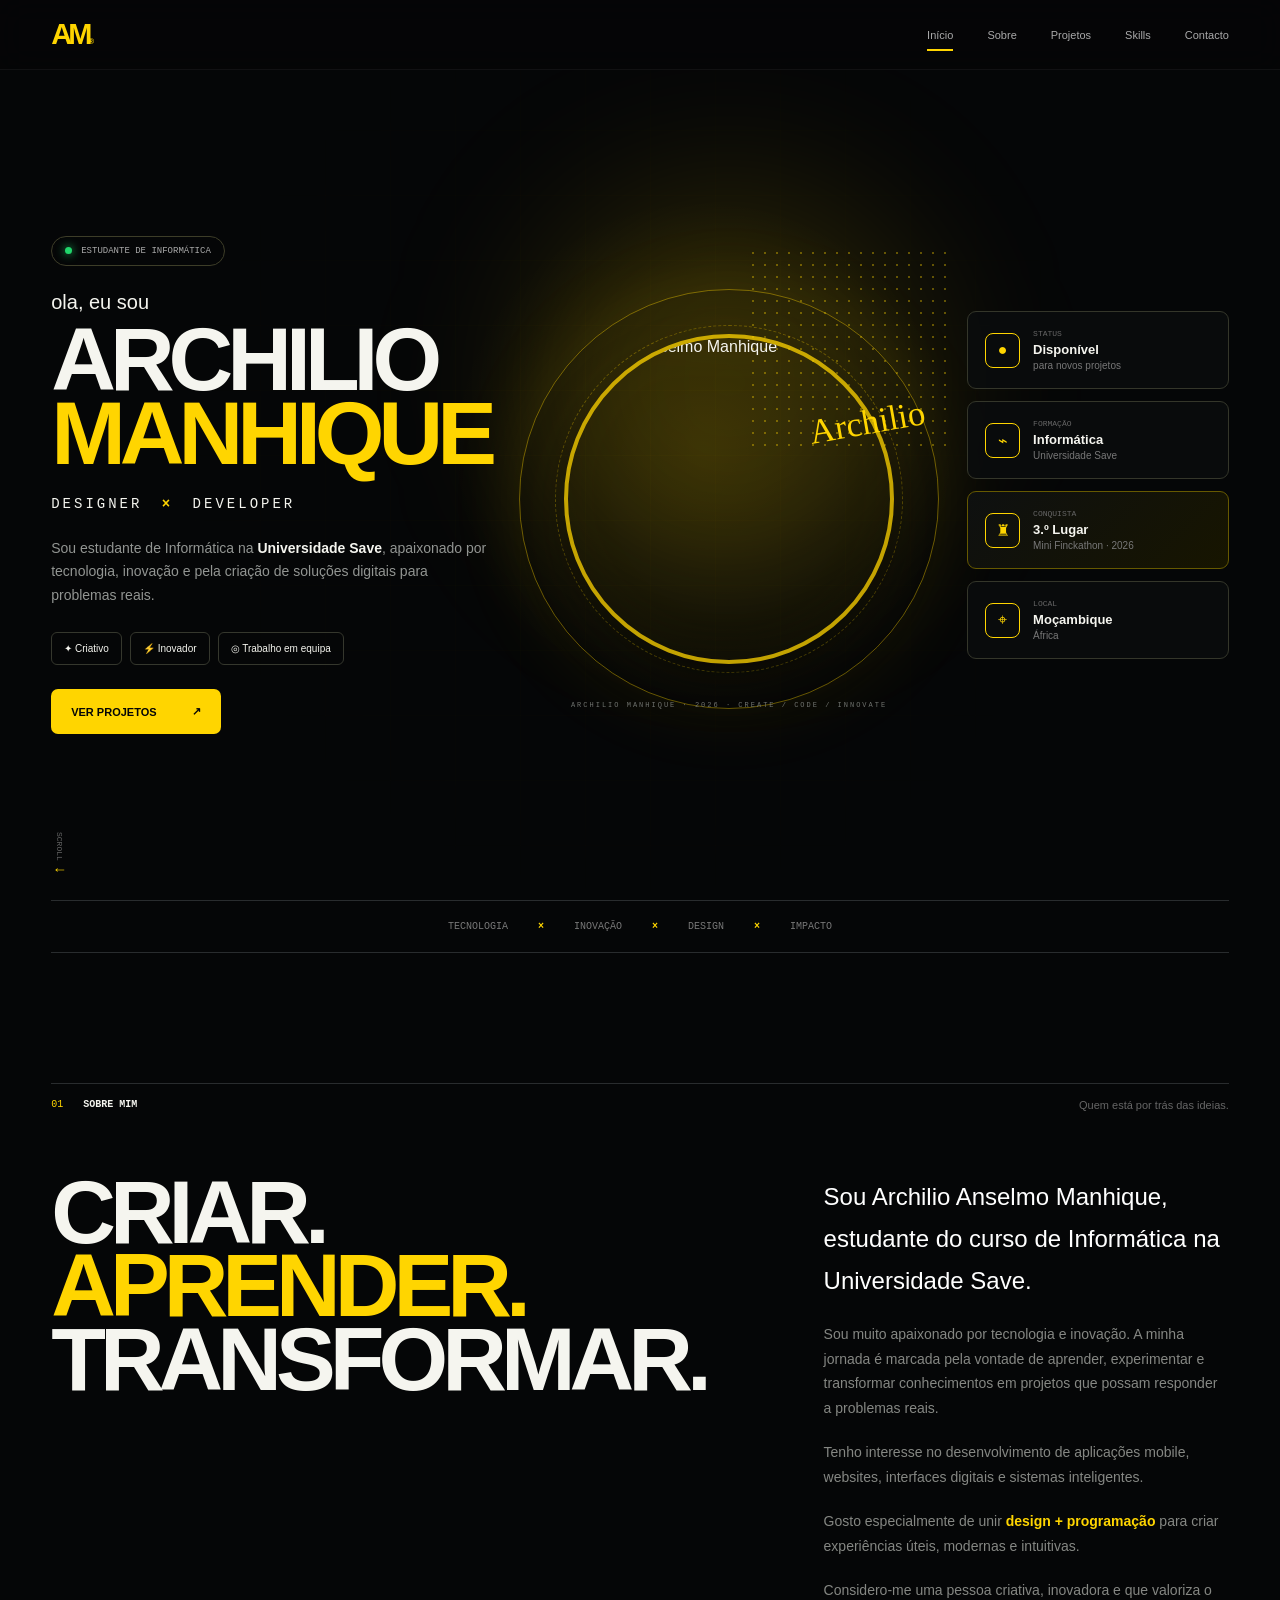
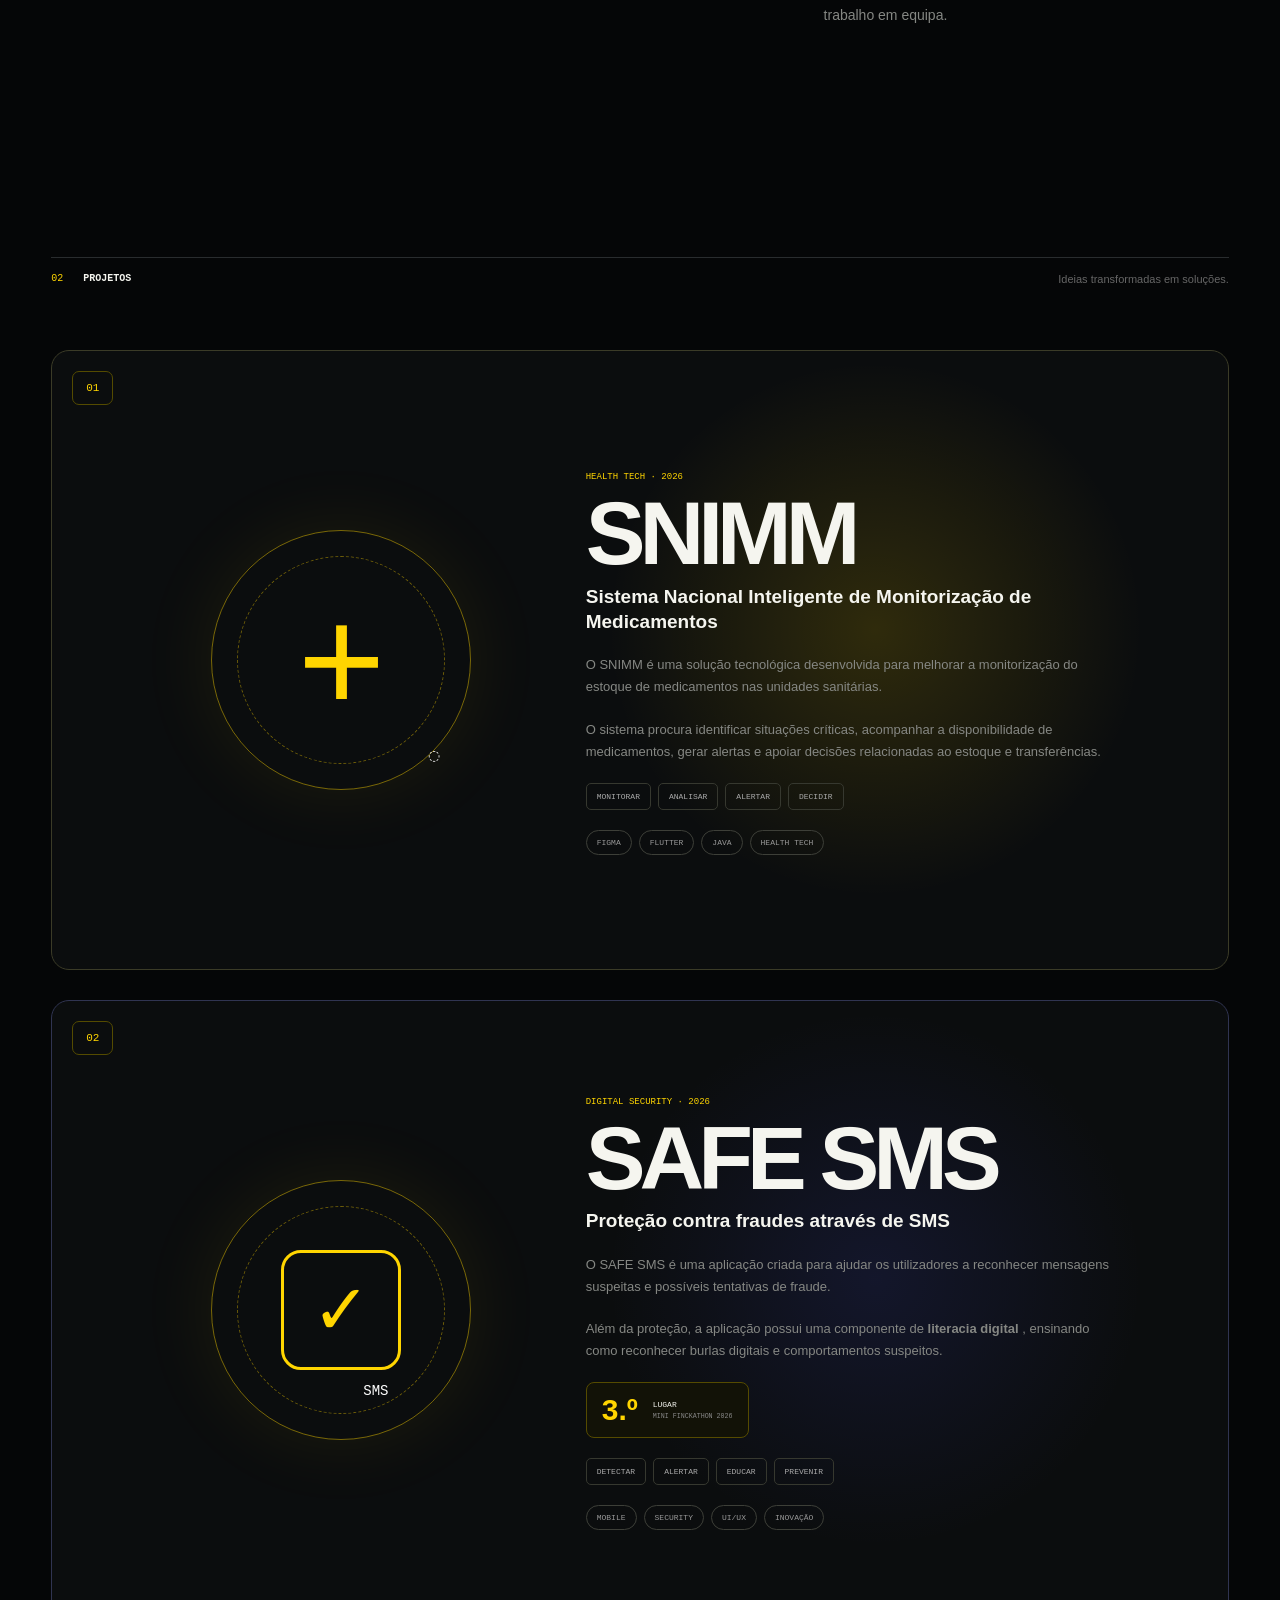
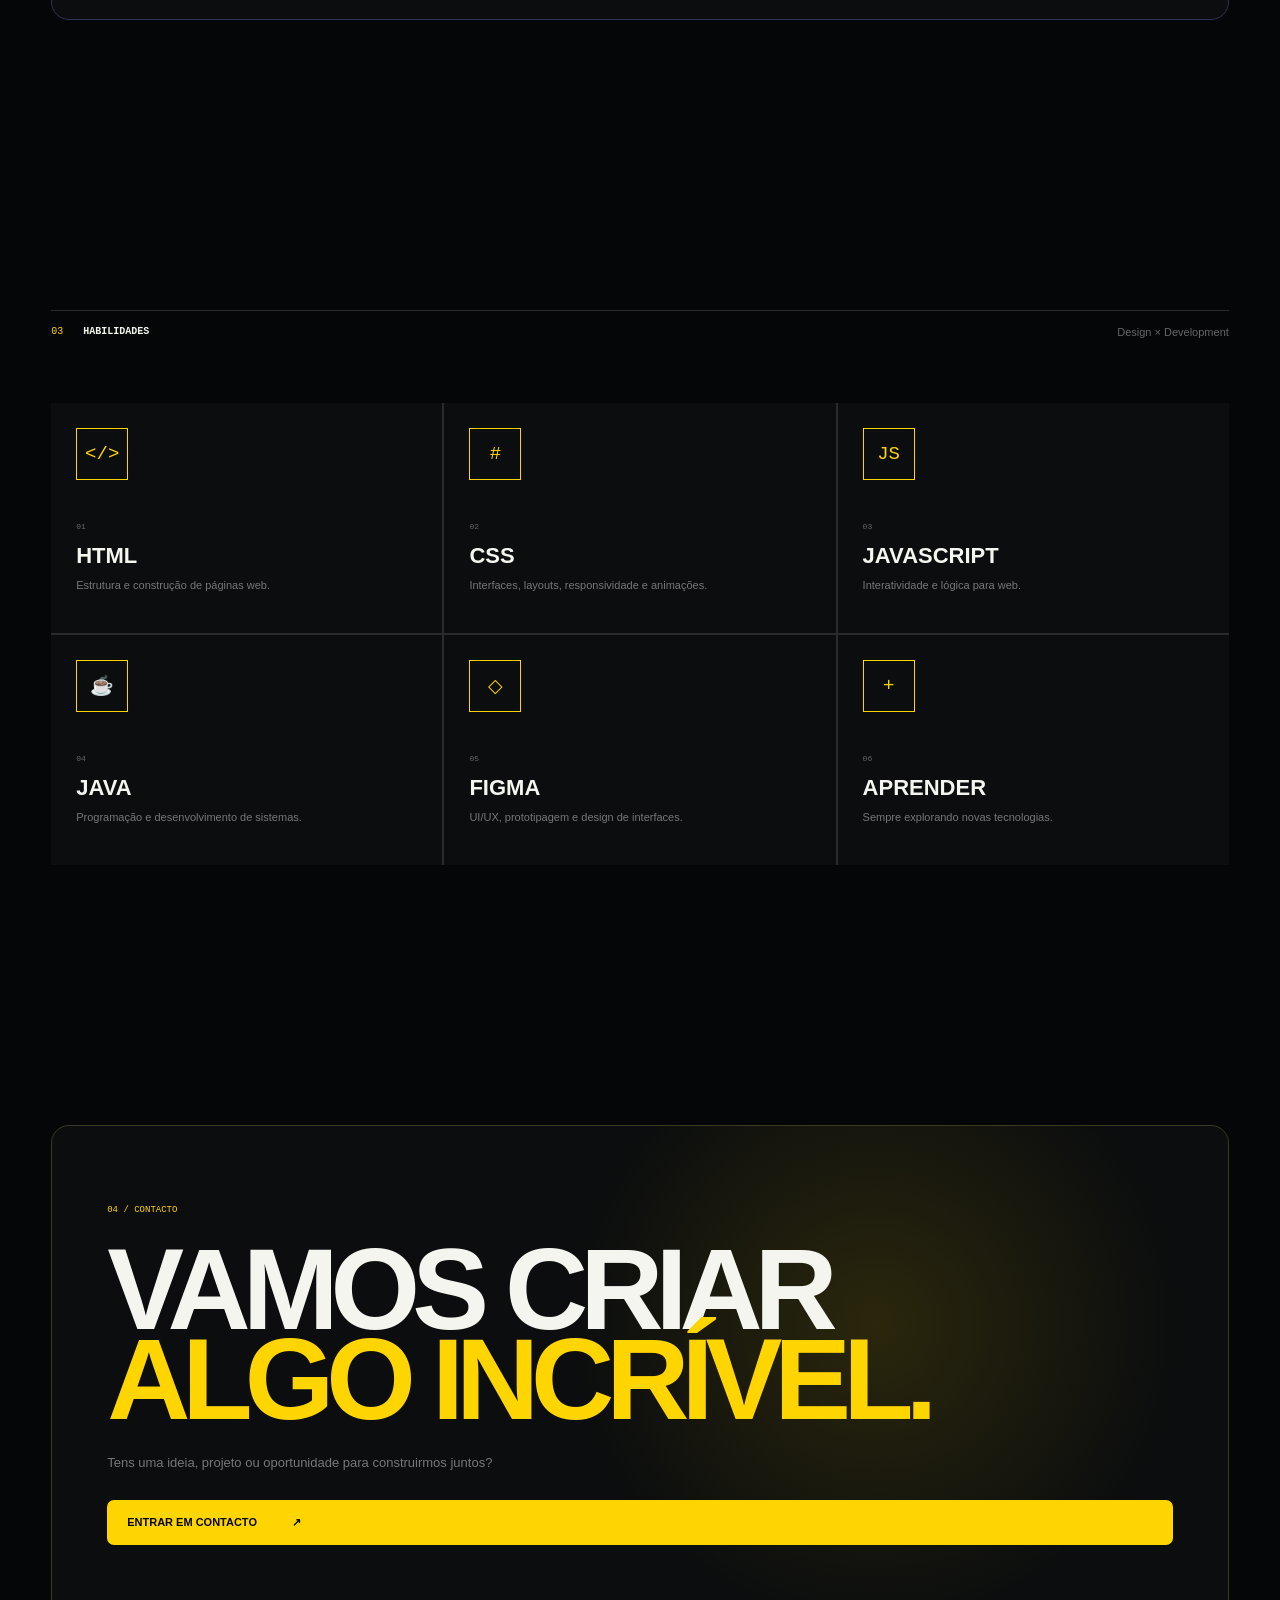
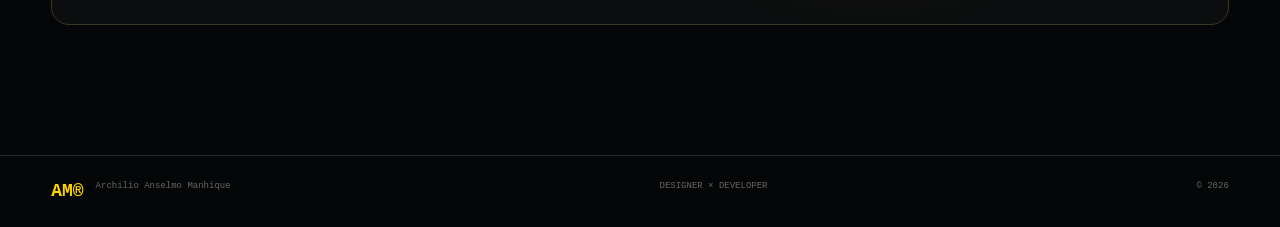
==== index.html @ 1778fd62 "Rename meu_portifolio/index.html to index.html" ====
<!DOCTYPE html>
<html lang="pt">

<head>
    <meta charset="UTF-8">
    <meta name="viewport" content="width=device-width, initial-scale=1.0">

    <meta name="description"
        content="Portfólio de Archilio Anselmo Manhique — Designer, Developer e estudante de Informática.">

    <title>Archilio Manhique | Designer × Developer</title>

    <link rel="stylesheet" href="meu_portifolio/CSS/style.css">
</head>

<body>

    <!-- ================= LOADER ================= -->

    <div class="loader" id="loader">

        <div class="loader-logo">
            AM<span>®</span>
        </div>

        <div class="loader-line">
            <div id="loaderBar"></div>
        </div>

        <p>
            CRIATIVIDADE / CÓDIGO / IMPACTO
        </p>

    </div>


    <!-- ================= NAVBAR ================= -->

    <header class="navbar">

        <a href="#inicio" class="logo">
            AM<span>®</span>
        </a>

        <nav id="desktopNav">

            <a href="#inicio" class="active">
                Início
            </a>

            <a href="#sobre">
                Sobre
            </a>

            <a href="#projetos">
                Projetos
            </a>

            <a href="#habilidades">
                Skills
            </a>

            <a href="#contacto">
                Contacto
            </a>

        </nav>


        <!-- MENU MOBILE -->

        <button class="menu-button" id="menuButton">

            <span></span>
            <span></span>

        </button>

    </header>


    <!-- ================= MENU MOBILE ================= -->

    <div class="mobile-menu" id="mobileMenu">

        <button id="closeMenu">
            FECHAR ×
        </button>

        <a href="#inicio">
            01 / Início
        </a>

        <a href="#sobre">
            02 / Sobre mim
        </a>

        <a href="#projetos">
            03 / Projetos
        </a>

        <a href="#habilidades">
            04 / Habilidades
        </a>

        <a href="#contacto">
            05 / Contacto
        </a>

    </div>



    <main>

        <!-- ================= HERO ================= -->

        <section class="hero" id="inicio">

            <div class="grid-background"></div>


            <!-- TEXTO -->

            <div class="hero-content reveal">

                <div class="status">

                    <span></span>

                    ESTUDANTE DE INFORMÁTICA

                </div>


                <p class="hello">
                    ola, eu sou 
                </p>


                <h1>

                    ARCHILIO

                    <strong>
                        MANHIQUE
                    </strong>

                </h1>


                <div class="profession">

                    DESIGNER

                    <b>×</b>

                    DEVELOPER

                </div>


                <p class="hero-description">

                    Sou estudante de Informática na
                    <strong>Universidade Save</strong>,
                    apaixonado por tecnologia, inovação
                    e pela criação de soluções digitais
                    para problemas reais.

                </p>


                <div class="qualities">

                    <span>
                        ✦ Criativo
                    </span>

                    <span>
                        ⚡ Inovador
                    </span>

                    <span>
                        ◎ Trabalho em equipa
                    </span>

                </div>


                <a href="#projetos" class="main-button">

                    VER PROJETOS

                    <b>↗</b>

                </a>

            </div>



            <!-- FOTO -->

            <div class="photo-area reveal">

                <div class="photo-glow"></div>

                <div class="photo-circle"></div>

                <div class="photo-dots"></div>


                <img
                    src="imagem/perfil.jpeg"
                    alt="Archilio Anselmo Manhique"
                    class="profile-photo"
                >


                <div class="signature">
                    Archilio
                </div>


                <div class="photo-text">

                    ARCHILIO MANHIQUE · 2026 ·
                    CREATE / CODE / INNOVATE

                </div>

            </div>



            <!-- INFORMAÇÕES -->

            <div class="hero-info reveal">

                <div class="info-card">

                    <div class="info-icon">
                        ●
                    </div>

                    <div>

                        <small>
                            STATUS
                        </small>

                        <strong>
                            Disponível
                        </strong>

                        <p>
                            para novos projetos
                        </p>

                    </div>

                </div>



                <div class="info-card">

                    <div class="info-icon">
                        ⌁
                    </div>

                    <div>

                        <small>
                            FORMAÇÃO
                        </small>

                        <strong>
                            Informática
                        </strong>

                        <p>
                            Universidade Save
                        </p>

                    </div>

                </div>



                <div class="info-card featured">

                    <div class="info-icon">
                        ♜
                    </div>

                    <div>

                        <small>
                            CONQUISTA
                        </small>

                        <strong>
                            3.º Lugar
                        </strong>

                        <p>
                            Mini Finckathon · 2026
                        </p>

                    </div>

                </div>



                <div class="info-card">

                    <div class="info-icon">
                        ⌖
                    </div>

                    <div>

                        <small>
                            LOCAL
                        </small>

                        <strong>
                            Moçambique
                        </strong>

                        <p>
                            África
                        </p>

                    </div>

                </div>

            </div>


            <div class="scroll-indicator">

                SCROLL

                <b>↓</b>

            </div>

        </section>



        <!-- ================= FRASE ================= -->

        <section class="moving-text">

            <span>TECNOLOGIA</span>

            <b>×</b>

            <span>INOVAÇÃO</span>

            <b>×</b>

            <span>DESIGN</span>

            <b>×</b>

            <span>IMPACTO</span>

        </section>



        <!-- ================= SOBRE ================= -->

        <section class="section" id="sobre">

            <div class="section-title">

                <div>

                    <span>01</span>

                    <strong>
                        SOBRE MIM
                    </strong>

                </div>

                <p>
                    Quem está por trás das ideias.
                </p>

            </div>


            <div class="about-container reveal">

                <div class="about-heading">

                    <h2>

                        CRIAR.

                        <span>
                            APRENDER.
                        </span>

                        TRANSFORMAR.

                    </h2>

                </div>


                <div class="about-text">

                    <p class="large-text">

                        Sou Archilio Anselmo Manhique,
                        estudante do curso de Informática
                        na Universidade Save.

                    </p>


                    <p>

                        Sou muito apaixonado por tecnologia
                        e inovação. A minha jornada é marcada
                        pela vontade de aprender, experimentar
                        e transformar conhecimentos em projetos
                        que possam responder a problemas reais.

                    </p>


                    <p>

                        Tenho interesse no desenvolvimento
                        de aplicações mobile, websites,
                        interfaces digitais e sistemas
                        inteligentes.

                    </p>


                    <p>

                        Gosto especialmente de unir

                        <strong>
                            design + programação
                        </strong>

                        para criar experiências úteis,
                        modernas e intuitivas.

                    </p>


                    <p>

                        Considero-me uma pessoa criativa,
                        inovadora e que valoriza o trabalho
                        em equipa.

                    </p>

                </div>

            </div>

        </section>



        <!-- ================= PROJETOS ================= -->

        <section class="section projects-section" id="projetos">

            <div class="section-title">

                <div>

                    <span>02</span>

                    <strong>
                        PROJETOS
                    </strong>

                </div>

                <p>
                    Ideias transformadas em soluções.
                </p>

            </div>



            <!-- SNIMM -->

            <article class="project-card snimm reveal">

                <div class="project-number">
                    01
                </div>


                <div class="project-visual">

                    <div class="project-icon snimm-icon">

                        <span>
                            +
                        </span>

                        <i>
                            ◌
                        </i>

                    </div>

                </div>


                <div class="project-information">

                    <small>
                        HEALTH TECH · 2026
                    </small>


                    <h2>
                        SNIMM
                    </h2>


                    <h3>

                        Sistema Nacional Inteligente
                        de Monitorização de Medicamentos

                    </h3>


                    <p>

                        O SNIMM é uma solução tecnológica
                        desenvolvida para melhorar a
                        monitorização do estoque de
                        medicamentos nas unidades sanitárias.

                    </p>


                    <p>

                        O sistema procura identificar
                        situações críticas, acompanhar
                        a disponibilidade de medicamentos,
                        gerar alertas e apoiar decisões
                        relacionadas ao estoque e
                        transferências.

                    </p>


                    <div class="process">

                        <span>
                            MONITORAR
                        </span>

                        <span>
                            ANALISAR
                        </span>

                        <span>
                            ALERTAR
                        </span>

                        <span>
                            DECIDIR
                        </span>

                    </div>


                    <div class="technology-tags">

                        <span>
                            FIGMA
                        </span>

                        <span>
                            FLUTTER
                        </span>

                        <span>
                            JAVA
                        </span>

                        <span>
                            HEALTH TECH
                        </span>

                    </div>

                </div>

            </article>



            <!-- SAFE SMS -->

            <article class="project-card safe reveal">

                <div class="project-number">
                    02
                </div>


                <div class="project-visual">

                    <div class="project-icon safe-icon">

                        <span>
                            ✓
                        </span>

                        <i>
                            SMS
                        </i>

                    </div>

                </div>


                <div class="project-information">

                    <small>
                        DIGITAL SECURITY · 2026
                    </small>


                    <h2>
                        SAFE SMS
                    </h2>


                    <h3>

                        Proteção contra fraudes
                        através de SMS

                    </h3>


                    <p>

                        O SAFE SMS é uma aplicação criada
                        para ajudar os utilizadores a
                        reconhecer mensagens suspeitas
                        e possíveis tentativas de fraude.

                    </p>


                    <p>

                        Além da proteção, a aplicação
                        possui uma componente de
                        <strong>
                            literacia digital
                        </strong>,
                        ensinando como reconhecer
                        burlas digitais e comportamentos
                        suspeitos.

                    </p>


                    <div class="achievement">

                        <strong>
                            3.º
                        </strong>

                        <span>

                            LUGAR

                            <small>
                                MINI FINCKATHON 2026
                            </small>

                        </span>

                    </div>


                    <div class="process">

                        <span>
                            DETECTAR
                        </span>

                        <span>
                            ALERTAR
                        </span>

                        <span>
                            EDUCAR
                        </span>

                        <span>
                            PREVENIR
                        </span>

                    </div>


                    <div class="technology-tags">

                        <span>
                            MOBILE
                        </span>

                        <span>
                            SECURITY
                        </span>

                        <span>
                            UI/UX
                        </span>

                        <span>
                            INOVAÇÃO
                        </span>

                    </div>

                </div>

            </article>

        </section>



        <!-- ================= SKILLS ================= -->

        <section class="section" id="habilidades">

            <div class="section-title">

                <div>

                    <span>03</span>

                    <strong>
                        HABILIDADES
                    </strong>

                </div>

                <p>
                    Design × Development
                </p>

            </div>


            <div class="skills-grid reveal">


                <div class="skill-card">

                    <div class="skill-icon">
                        &lt;/&gt;
                    </div>

                    <small>
                        01
                    </small>

                    <h3>
                        HTML
                    </h3>

                    <p>
                        Estrutura e construção
                        de páginas web.
                    </p>

                </div>



                <div class="skill-card">

                    <div class="skill-icon">
                        #
                    </div>

                    <small>
                        02
                    </small>

                    <h3>
                        CSS
                    </h3>

                    <p>
                        Interfaces, layouts,
                        responsividade e animações.
                    </p>

                </div>



                <div class="skill-card">

                    <div class="skill-icon">
                        JS
                    </div>

                    <small>
                        03
                    </small>

                    <h3>
                        JAVASCRIPT
                    </h3>

                    <p>
                        Interatividade e
                        lógica para web.
                    </p>

                </div>



                <div class="skill-card">

                    <div class="skill-icon">
                        ☕
                    </div>

                    <small>
                        04
                    </small>

                    <h3>
                        JAVA
                    </h3>

                    <p>
                        Programação e
                        desenvolvimento de sistemas.
                    </p>

                </div>



                <div class="skill-card">

                    <div class="skill-icon">
                        ◇
                    </div>

                    <small>
                        05
                    </small>

                    <h3>
                        FIGMA
                    </h3>

                    <p>
                        UI/UX, prototipagem
                        e design de interfaces.
                    </p>

                </div>



                <div class="skill-card learning">

                    <div class="skill-icon">
                        +
                    </div>

                    <small>
                        06
                    </small>

                    <h3>
                        APRENDER
                    </h3>

                    <p>
                        Sempre explorando
                        novas tecnologias.
                    </p>

                </div>

            </div>

        </section>



        <!-- ================= CONTACTO ================= -->

        <section class="section contact-section" id="contacto">

            <div class="contact-box reveal">

                <small>
                    04 / CONTACTO
                </small>


                <h2>

                    VAMOS CRIAR

                    <em>
                        ALGO INCRÍVEL.
                    </em>

                </h2>


                <p>

                    Tens uma ideia, projeto ou
                    oportunidade para construirmos juntos?

                </p>


                <a
                    href="mailto:seuemail@gmail.com"
                    class="main-button"
                >

                    ENTRAR EM CONTACTO

                    <b>
                        ↗
                    </b>

                </a>

            </div>

        </section>

    </main>



    <!-- ================= FOOTER ================= -->

    <footer>

        <div>

            <strong>
                AM®
            </strong>

            <span>
                Archilio Anselmo Manhique
            </span>

        </div>


        <div>
            DESIGNER × DEVELOPER
        </div>


        <div>
            © 2026
        </div>

    </footer>



    <script src="meu_portifolio/Java_script/script.js"></script>

</body>

</html>
---- meu_portifolio/CSS/style.css ----
* {
    margin: 0;
    padding: 0;
    box-sizing: border-box;
}

:root {

    --black: #050607;
    --dark: #0b0d0e;
    --yellow: #ffd500;
    --white: #f5f5ef;
    --gray: #858783;
    --line: #292c2e;

}

html {
    scroll-behavior: smooth;
}

body {

    background: var(--black);
    color: var(--white);

    font-family:
        Arial,
        Helvetica,
        sans-serif;

    overflow-x: hidden;

}

a {
    color: inherit;
    text-decoration: none;
}

button {
    font-family: inherit;
}



/* ================= LOADER ================= */

.loader {

    position: fixed;

    inset: 0;

    background: #050607;

    z-index: 9999;

    display: flex;

    flex-direction: column;

    justify-content: center;

    align-items: center;

    gap: 20px;

    transition: 0.7s;

}

.loader.hide {

    opacity: 0;

    visibility: hidden;

}

.loader-logo {

    font-size: 70px;

    font-weight: 900;

    letter-spacing: -7px;

}

.loader-logo span {

    color: var(--yellow);

    font-size: 10px;

}

.loader-line {

    width: 220px;

    height: 2px;

    background: #282a2b;

}

.loader-line div {

    width: 0;

    height: 100%;

    background: var(--yellow);

    transition: 1.3s;

}

.loader p {

    font-size: 8px;

    letter-spacing: 3px;

    color: #666;

    font-family: monospace;

}



/* ================= NAVBAR ================= */

.navbar {

    position: fixed;

    top: 0;
    left: 0;
    right: 0;

    height: 70px;

    z-index: 1000;

    display: flex;

    justify-content: space-between;

    align-items: center;

    padding: 0 4%;

    background: rgba(5, 6, 7, 0.8);

    backdrop-filter: blur(15px);

    border-bottom: 1px solid rgba(255,255,255,.05);

}

.logo {

    font-size: 29px;

    font-weight: 900;

    color: var(--yellow);

    letter-spacing: -4px;

}

.logo span {
    font-size: 8px;
}



.navbar nav {

    display: flex;

    gap: 34px;

}

.navbar nav a {

    font-size: 11px;

    color: #aaa;

    position: relative;

    padding: 10px 0;

}

.navbar nav a::after {

    content: "";

    position: absolute;

    left: 0;

    bottom: 0;

    height: 2px;

    width: 0;

    background: var(--yellow);

    transition: .3s;

}

.navbar nav a:hover::after,
.navbar nav a.active::after {

    width: 100%;

}



/* ================= MENU MOBILE ================= */

.menu-button {

    display: none;

    width: 40px;

    background: none;

    border: none;

    cursor: pointer;

}

.menu-button span {

    display: block;

    height: 2px;

    background: var(--yellow);

    margin: 7px 0;

}

.mobile-menu {

    position: fixed;

    inset: 0;

    background: var(--yellow);

    color: #050607;

    z-index: 2000;

    display: flex;

    flex-direction: column;

    justify-content: center;

    padding: 8%;

    gap: 10px;

    transform: translateY(-100%);

    transition: .65s;

}

.mobile-menu.open {

    transform: translateY(0);

}

.mobile-menu button {

    position: absolute;

    top: 25px;

    right: 5%;

    border: none;

    background: none;

    font-size: 12px;

}

.mobile-menu a {

    font-size: 9vw;

    font-weight: 900;

    letter-spacing: -4px;

}



/* ================= HERO ================= */

.hero {

    min-height: 100vh;

    padding: 120px 4% 50px;

    position: relative;

    overflow: hidden;

    display: grid;

    grid-template-columns: 1fr 1fr .6fr;

    align-items: center;

    gap: 20px;

    background:

        radial-gradient(
            circle at 55% 50%,
            rgba(255,213,0,.11),
            transparent 30%
        );

}



/* GRID */

.grid-background {

    position: absolute;

    inset: 0;

    opacity: .25;

    background-image:

        linear-gradient(
            rgba(255,213,0,.07) 1px,
            transparent 1px
        ),

        linear-gradient(
            90deg,
            rgba(255,213,0,.07) 1px,
            transparent 1px
        );

    background-size: 65px 65px;

    mask-image:
        radial-gradient(
            circle at center,
            black,
            transparent 70%
        );

}



/* HERO TEXT */

.hero-content {

    position: relative;

    z-index: 3;

}

.status {

    display: inline-flex;

    align-items: center;

    gap: 9px;

    padding: 9px 13px;

    border: 1px solid #3d3d28;

    border-radius: 30px;

    font: 9px monospace;

    color: #aaa;

    margin-bottom: 25px;

}

.status span {

    width: 7px;

    height: 7px;

    border-radius: 50%;

    background: #20d66b;

    box-shadow: 0 0 10px #20d66b;

}

.hello {

    font-size: 20px;

    margin-bottom: 8px;

}

.hero h1 {

    font-size: clamp(58px, 7vw, 105px);

    line-height: .83;

    letter-spacing: -6px;

    font-weight: 900;

}

.hero h1 strong {

    display: block;

    color: var(--yellow);

}

.profession {

    margin: 25px 0;

    font: 14px monospace;

    letter-spacing: 3px;

}

.profession b {

    color: var(--yellow);

    padding: 0 8px;

}

.hero-description {

    max-width: 470px;

    color: #929592;

    font-size: 14px;

    line-height: 1.7;

}

.hero-description strong {

    color: var(--white);

}

.qualities {

    display: flex;

    gap: 8px;

    flex-wrap: wrap;

    margin: 24px 0;

}

.qualities span {

    padding: 10px 12px;

    border: 1px solid #35372d;

    border-radius: 6px;

    font-size: 10px;

}

.main-button {

    display: inline-flex;

    align-items: center;

    gap: 35px;

    padding: 16px 20px;

    background: var(--yellow);

    color: #050607;

    border-radius: 7px;

    font-size: 11px;

    font-weight: 900;

    transition: .3s;

}

.main-button:hover {

    transform: translateY(-4px);

    box-shadow:
        0 15px 40px rgba(255,213,0,.25);

}



/* ================= FOTO ================= */

.photo-area {

    height: 680px;
    width: min(100%, 520px);

    position: relative;

    display: flex;

    justify-content: center;

    align-items: flex-end;

}


.profile-photo {
    display: block;
    width: 330px;
    height: 330px;
    max-width: 78%;
    max-height: 78%;
    aspect-ratio: 1 / 1;
    object-fit: cover;
    object-position: center 20%;
    border-radius: 50%;
    border: 4px solid rgba(255,213,0,.75);
    position: absolute;
    left: 50%;
    top: 52%;
    transform: translate(-50%, -50%);
    z-index: 6;
    filter: drop-shadow(
        0 0 25px rgba(255,213,0,.15)
    );
    box-shadow: 0 18px 40px rgba(0,0,0,.35);
    animation: floating 5s ease-in-out infinite;
}



.photo-glow {

    position: absolute;

    width: 400px;

    height: 400px;

    border-radius: 50%;

    background:
        rgba(255,213,0,.14);

    filter: blur(80px);

    top: 35%;

    left: 50%;

    transform: translate(-50%,-50%);

}

.photo-circle {

    position: absolute;

    width: 420px;

    height: 420px;

    border-radius: 50%;

    border: 1px solid rgba(255,213,0,.4);

    top: 52%;

    left: 50%;

    transform: translate(-50%,-50%);

    box-shadow:
        0 0 80px rgba(255,213,0,.08);

}

.photo-circle::before {

    content: "";

    position: absolute;

    inset: 35px;

    border: 1px dashed rgba(255,213,0,.3);

    border-radius: 50%;

    animation: rotate 15s linear infinite;

}

.photo-dots {

    position: absolute;

    right: 0;

    top: 15%;

    width: 200px;

    height: 200px;

    background-image:
        radial-gradient(
            var(--yellow) 1px,
            transparent 1px
        );

    background-size: 12px 12px;

    opacity: .35;

}

.signature {

    position: absolute;

    right: 5%;

    top: 38%;

    color: var(--yellow);

    font-family: cursive;

    font-size: 35px;

    transform: rotate(-10deg);

    z-index: 7;

}

.photo-text {

    position: absolute;

    bottom: 17%;

    font: 7px monospace;

    letter-spacing: 2px;

    color: #70736f;

    z-index: 8;

}



/* ================= HERO CARDS ================= */

.hero-info {

    position: relative;

    z-index: 5;

    display: grid;

    gap: 12px;

}

.info-card {

    display: flex;

    align-items: center;

    gap: 13px;

    padding: 17px;

    background: rgba(10,12,13,.85);

    border: 1px solid #34362a;

    border-radius: 9px;

}

.info-card.featured {

    border-color: #665900;

    background:
        linear-gradient(
            135deg,
            #0e1010,
            #171500
        );

}

.info-icon {

    min-width: 35px;

    height: 35px;

    display: grid;

    place-items: center;

    border: 1px solid var(--yellow);

    color: var(--yellow);

    border-radius: 8px;

}

.info-card small {

    display: block;

    color: #666;

    font: 8px monospace;

    margin-bottom: 4px;

}

.info-card strong {

    display: block;

    font-size: 13px;

}

.info-card p {

    margin-top: 3px;

    color: #777;

    font-size: 10px;

}



/* ================= SCROLL ================= */

.scroll-indicator {

    position: absolute;

    bottom: 25px;

    left: 4%;

    writing-mode: vertical-rl;

    color: #666;

    font: 8px monospace;

}

.scroll-indicator b {

    color: var(--yellow);

    font-size: 15px;

}



/* ================= MOVING TEXT ================= */

.moving-text {

    margin: 0 4%;

    padding: 20px 0;

    border-top: 1px solid var(--line);

    border-bottom: 1px solid var(--line);

    display: flex;

    justify-content: center;

    gap: 30px;

    color: #777;

    font: 10px monospace;

}

.moving-text b {

    color: var(--yellow);

}



/* ================= SEÇÕES ================= */

.section {

    padding: 130px 4%;

}

.section-title {

    border-top: 1px solid var(--line);

    padding-top: 15px;

    margin-bottom: 65px;

    display: flex;

    justify-content: space-between;

}

.section-title div {

    display: flex;

    gap: 20px;

    font: 10px monospace;

}

.section-title div span {

    color: var(--yellow);

}

.section-title p {

    color: #666;

    font-size: 11px;

}



/* ================= ABOUT ================= */

.about-container {

    display: grid;

    grid-template-columns: 1fr 1fr;

    gap: 10%;

}

.about-heading h2 {

    font-size: clamp(55px,7vw,105px);

    line-height: .82;

    letter-spacing: -6px;

}

.about-heading span {

    color: var(--yellow);

}

.about-text p {

    color: #858783;

    font-size: 14px;

    line-height: 1.75;

    margin-bottom: 20px;

}

.about-text .large-text {

    color: white;

    font-size: 24px;

}

.about-text strong {

    color: var(--yellow);

}



/* ================= PROJECTS ================= */

.projects-section {

    padding-top: 80px;

}

.project-card {

    position: relative;

    min-height: 620px;

    padding: 45px;

    border-radius: 18px;

    border: 1px solid #3b3b27;

    margin-bottom: 30px;

    display: grid;

    grid-template-columns: 45% 55%;

    align-items: center;

    overflow: hidden;

}

.project-card.snimm {

    background:

        radial-gradient(
            circle at 70% 45%,
            rgba(255,213,0,.15),
            transparent 30%
        ),

        #0b0d0e;

}

.project-card.safe {

    background:

        radial-gradient(
            circle at 70% 45%,
            rgba(80,90,255,.12),
            transparent 30%
        ),

        #0b0d0e;

    border-color: #303451;

}

.project-number {

    position: absolute;

    top: 20px;

    left: 20px;

    padding: 10px 13px;

    color: var(--yellow);

    border: 1px solid #544b00;

    border-radius: 7px;

    font: 11px monospace;

}



/* PROJECT ICON */

.project-visual {

    display: grid;

    place-items: center;

}

.project-icon {

    width: 260px;

    height: 260px;

    border: 1px solid rgba(255,213,0,.45);

    border-radius: 50%;

    position: relative;

    display: grid;

    place-items: center;

    box-shadow:
        0 0 80px rgba(255,213,0,.08);

}

.project-icon::before {

    content: "";

    position: absolute;

    inset: 25px;

    border: 1px dashed rgba(255,213,0,.4);

    border-radius: 50%;

    animation: rotate 12s linear infinite;

}

.snimm-icon span {

    font-size: 150px;

    color: var(--yellow);

    font-weight: 200;

}

.project-icon i {

    position: absolute;

    bottom: 25px;

    right: 30px;

    color: white;

    font: 14px monospace;

    font-style: normal;

}



/* SAFE ICON */

.safe-icon span {

    width: 120px;

    height: 120px;

    border: 3px solid var(--yellow);

    border-radius: 20px;

    display: grid;

    place-items: center;

    color: var(--yellow);

    font-size: 70px;

}

.safe-icon i {

    bottom: 40px;

    right: 82px;

}



/* PROJECT TEXT */

.project-information {

    padding-right: 10%;

}

.project-information > small {

    color: var(--yellow);

    font: 9px monospace;

}

.project-information h2 {

    font-size: clamp(55px,7vw,100px);

    line-height: .8;

    letter-spacing: -6px;

    margin: 15px 0;

}

.project-information h3 {

    font-size: 19px;

    line-height: 1.3;

}

.project-information p {

    color: #858783;

    font-size: 13px;

    line-height: 1.7;

    margin: 20px 0;

}

.process {

    display: flex;

    flex-wrap: wrap;

    gap: 7px;

    margin: 20px 0;

}

.process span {

    padding: 8px 10px;

    border: 1px solid #36382f;

    border-radius: 5px;

    font: 8px monospace;

    color: #aaa;

}

.technology-tags {

    display: flex;

    flex-wrap: wrap;

    gap: 7px;

}

.technology-tags span {

    border: 1px solid #3d3f38;

    padding: 7px 10px;

    border-radius: 20px;

    color: #999;

    font: 8px monospace;

}



/* CONQUISTA */

.achievement {

    display: flex;

    align-items: center;

    gap: 15px;

    width: max-content;

    padding: 10px 15px;

    background: #121207;

    border: 1px solid #554b00;

    border-radius: 8px;

    margin: 20px 0;

}

.achievement strong {

    color: var(--yellow);

    font-size: 30px;

}

.achievement span {

    font: 8px monospace;

}

.achievement small {

    display: block;

    color: #888;

    margin-top: 3px;

}



/* ================= SKILLS ================= */

.skills-grid {

    display: grid;

    grid-template-columns: repeat(3,1fr);

    gap: 2px;

    background: var(--line);

}

.skill-card {

    min-height: 230px;

    padding: 25px;

    background: #0b0d0e;

    transition: .35s;

}

.skill-card:hover {

    background: var(--yellow);

    color: #050607;

    transform: translateY(-5px);

}

.skill-icon {

    width: 52px;

    height: 52px;

    border: 1px solid var(--yellow);

    display: grid;

    place-items: center;

    color: var(--yellow);

    font: 19px monospace;

    margin-bottom: 35px;

}

.skill-card:hover .skill-icon {

    color: #050607;

    border-color: #050607;

}

.skill-card small {

    color: #666;

    font: 8px monospace;

}

.skill-card h3 {

    margin: 10px 0;

    font-size: 22px;

}

.skill-card p {

    color: #777;

    font-size: 11px;

}

.skill-card:hover p {

    color: #222;

}



/* ================= CONTACTO ================= */

.contact-box {

    min-height: 500px;

    padding: 55px;

    border: 1px solid #3d3a22;

    border-radius: 18px;

    display: flex;

    flex-direction: column;

    justify-content: center;

    background:

        radial-gradient(
            circle at 70% 40%,
            rgba(255,213,0,.13),
            transparent 35%
        ),

        #0b0d0e;

}

.contact-box > small {

    color: var(--yellow);

    font: 9px monospace;

}

.contact-box h2 {

    font-size: clamp(55px,9vw,130px);

    line-height: .78;

    letter-spacing: -8px;

    margin: 30px 0;

}

.contact-box h2 em {

    display: block;

    color: var(--yellow);

    font-style: normal;

}

.contact-box p {

    color: #777;

    font-size: 13px;

    margin-bottom: 30px;

}



/* ================= FOOTER ================= */

footer {

    border-top: 1px solid var(--line);

    padding: 25px 4%;

    display: flex;

    justify-content: space-between;

    color: #666;

    font: 9px monospace;

}

footer div:first-child {

    display: flex;

    gap: 12px;

}

footer strong {

    color: var(--yellow);

    font-size: 18px;

}



/* ================= ANIMAÇÕES ================= */

.reveal {

    opacity: 0;

    transform: translateY(35px);

    transition:
        opacity .8s ease,
        transform .8s ease;

}

.reveal.visible {

    opacity: 1;

    transform: translateY(0);

}

@keyframes floating {

    50% {

        transform: translateY(-10px);

    }

}

@keyframes rotate {

    to {

        transform: rotate(360deg);

    }

}



/* ================= TABLET ================= */

@media(max-width:900px) {

    .navbar nav {

        display: none;

    }

    .menu-button {

        display: block;

    }

    .hero {

        grid-template-columns: 1fr;

        padding-top: 110px;

    }

    .photo-area {

        order: 2;

        height: 570px;

    }

    .hero-info {

        order: 3;

        grid-template-columns: 1fr 1fr;

    }

    .about-container {

        grid-template-columns: 1fr;

    }

    .project-card {

        grid-template-columns: 1fr;

    }

    .project-information {

        padding-right: 0;

    }

    .skills-grid {

        grid-template-columns: 1fr 1fr;

    }

}



/* ================= MOBILE ================= */

@media(max-width:600px) {

    .navbar {

        height: 60px;

        padding: 0 5%;

    }

    .hero {

        padding: 95px 5% 35px;

    }

    .hero h1 {

        font-size: 16vw;

        letter-spacing: -4px;

    }

    .hero-description {

        font-size: 13px;

    }

    .photo-area {

        height: 500px;

    }

    .profile-photo {

        height: 94%;

    }

    .photo-circle {

        width: 290px;

        height: 290px;

    }

    .photo-glow {

        width: 280px;

        height: 280px;

    }

    .photo-dots {

        width: 130px;

        height: 130px;

    }

    .signature {

        font-size: 25px;

    }

    .photo-text {

        font-size: 6px;

        bottom: 10%;

    }

    .hero-info {

        grid-template-columns: 1fr;

    }

    .scroll-indicator {

        display: none;

    }

    .moving-text {

        margin: 0 5%;

        gap: 12px;

        font-size: 7px;

    }

    .section {

        padding: 90px 5%;

    }

    .section-title {

        margin-bottom: 45px;

    }

    .section-title p {

        display: none;

    }

    .about-heading h2 {

        font-size: 16vw;

        letter-spacing: -4px;

    }

    .about-text .large-text {

        font-size: 20px;

    }

    .project-card {

        padding: 40px 22px;

        border-radius: 12px;

        min-height: 680px;

    }

    .project-icon {

        width: 180px;

        height: 180px;

        margin-bottom: 35px;

    }

    .snimm-icon span {

        font-size: 105px;

    }

    .safe-icon span {

        width: 95px;

        height: 95px;

        font-size: 55px;

    }

    .safe-icon i {

        right: 57px;

        bottom: 31px;

        font-size: 10px;

    }

    .project-information h2 {

        font-size: 19vw;

        letter-spacing: -5px;

    }

    .project-information h3 {

        font-size: 16px;

    }

    .project-information p {

        font-size: 12px;

    }

    .skills-grid {

        grid-template-columns: 1fr;

    }

    .skill-card {

        min-height: 190px;

    }

    .contact-box {

        padding: 35px 25px;

        min-height: 450px;

    }

    .contact-box h2 {

        font-size: 17vw;

        letter-spacing: -5px;

    }

    footer {

        flex-direction: column;

        gap: 15px;

    }

}
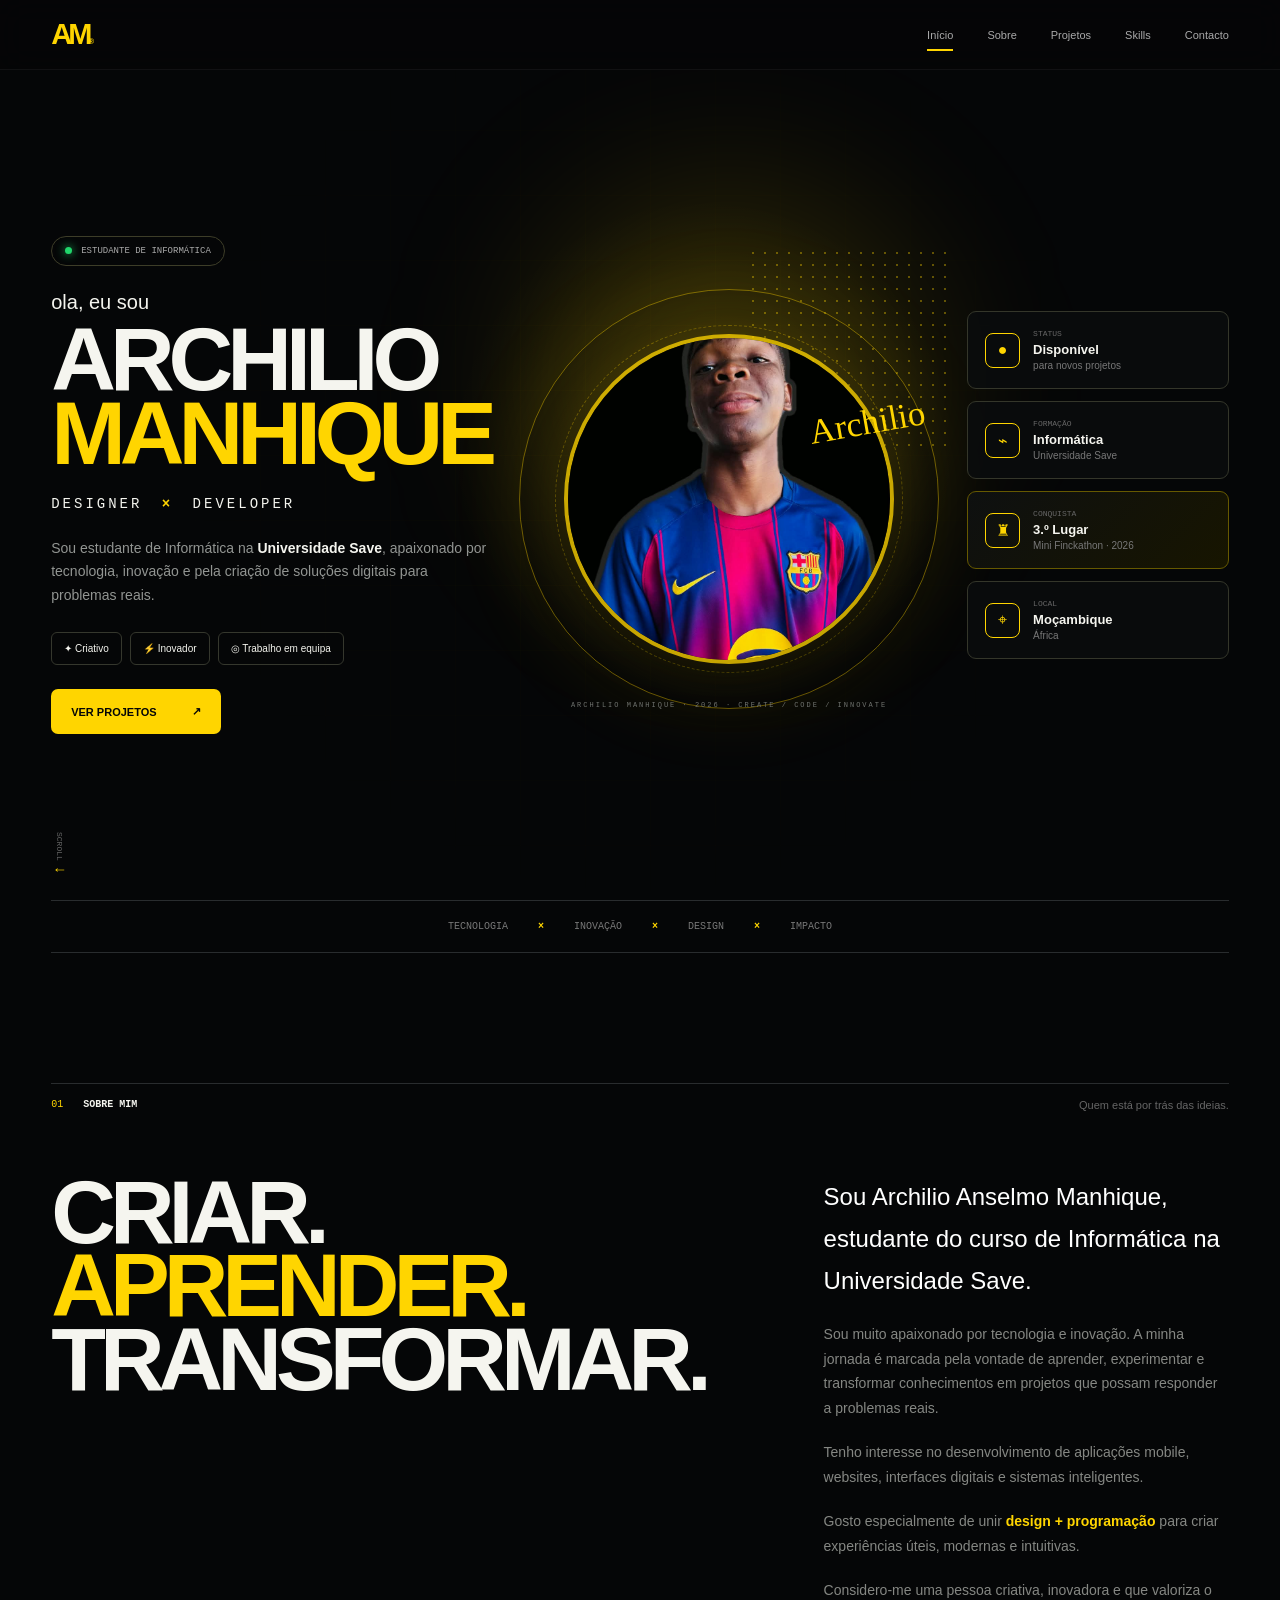
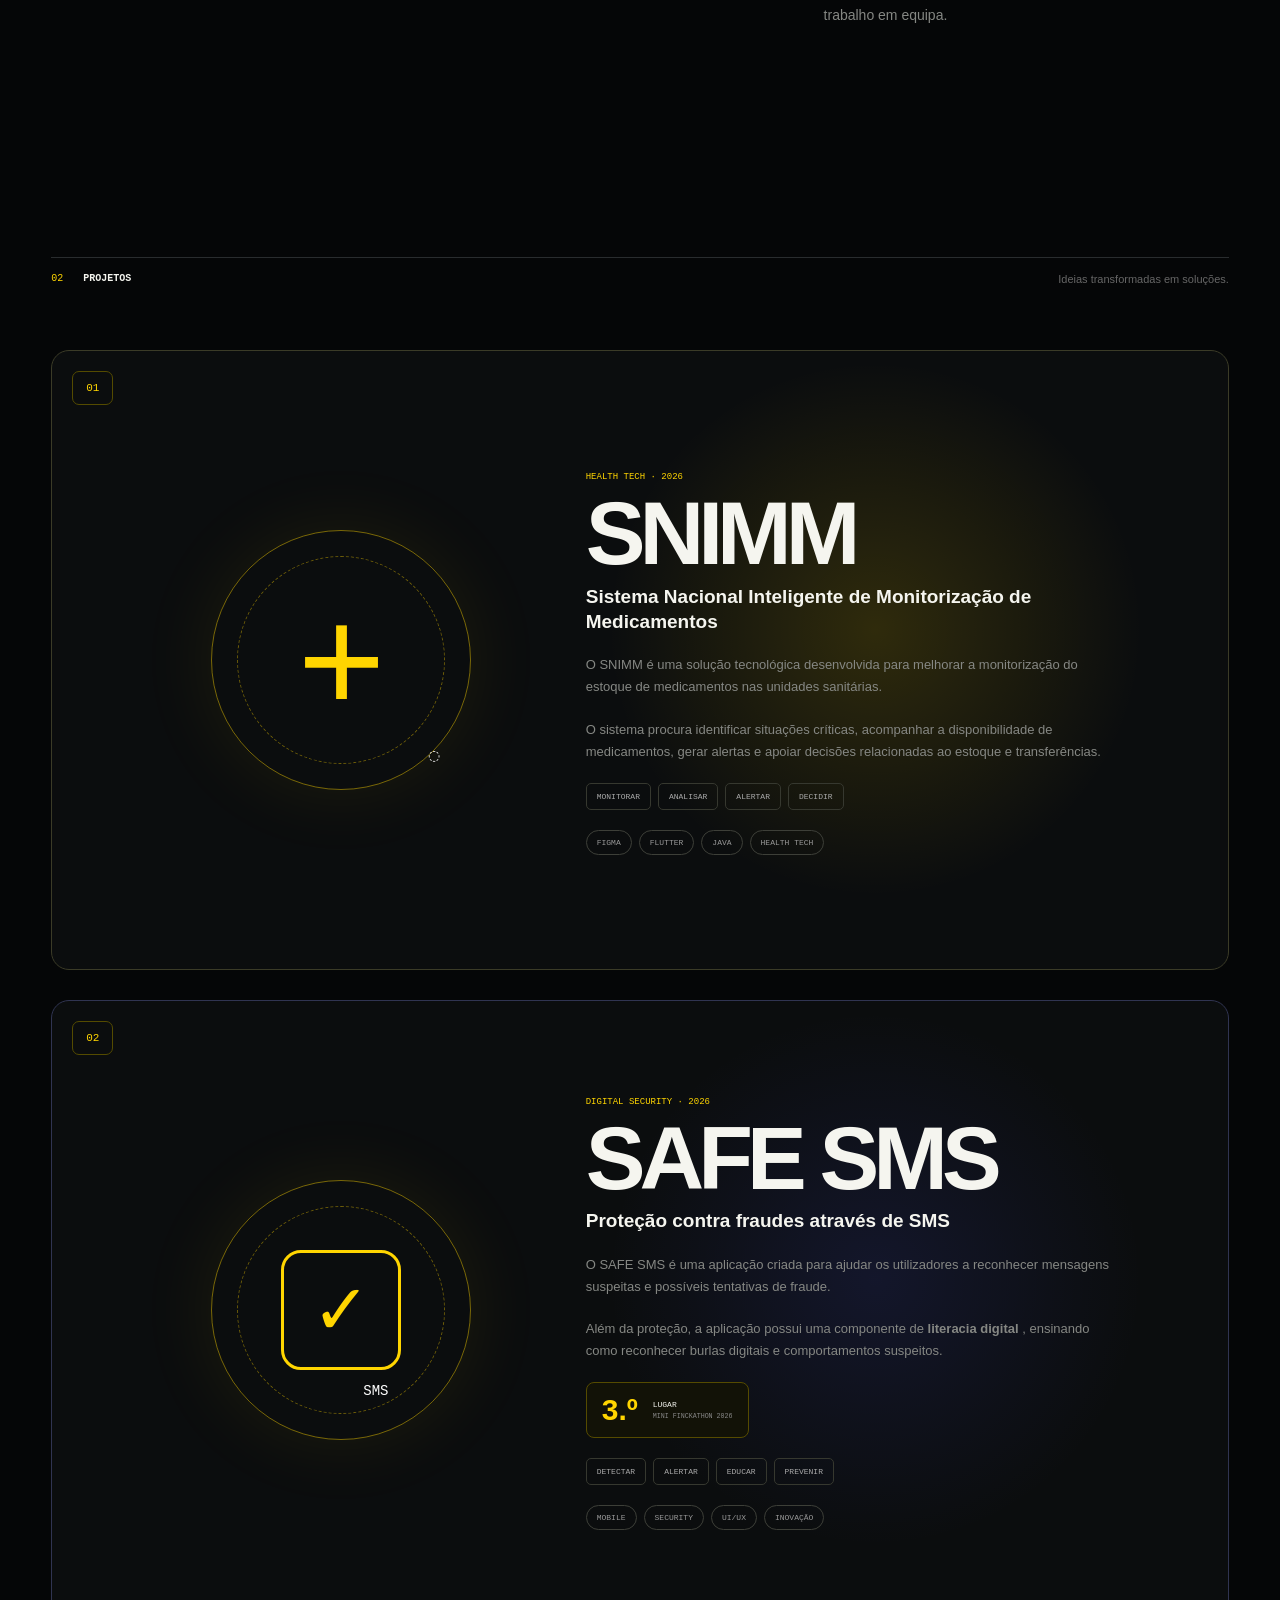
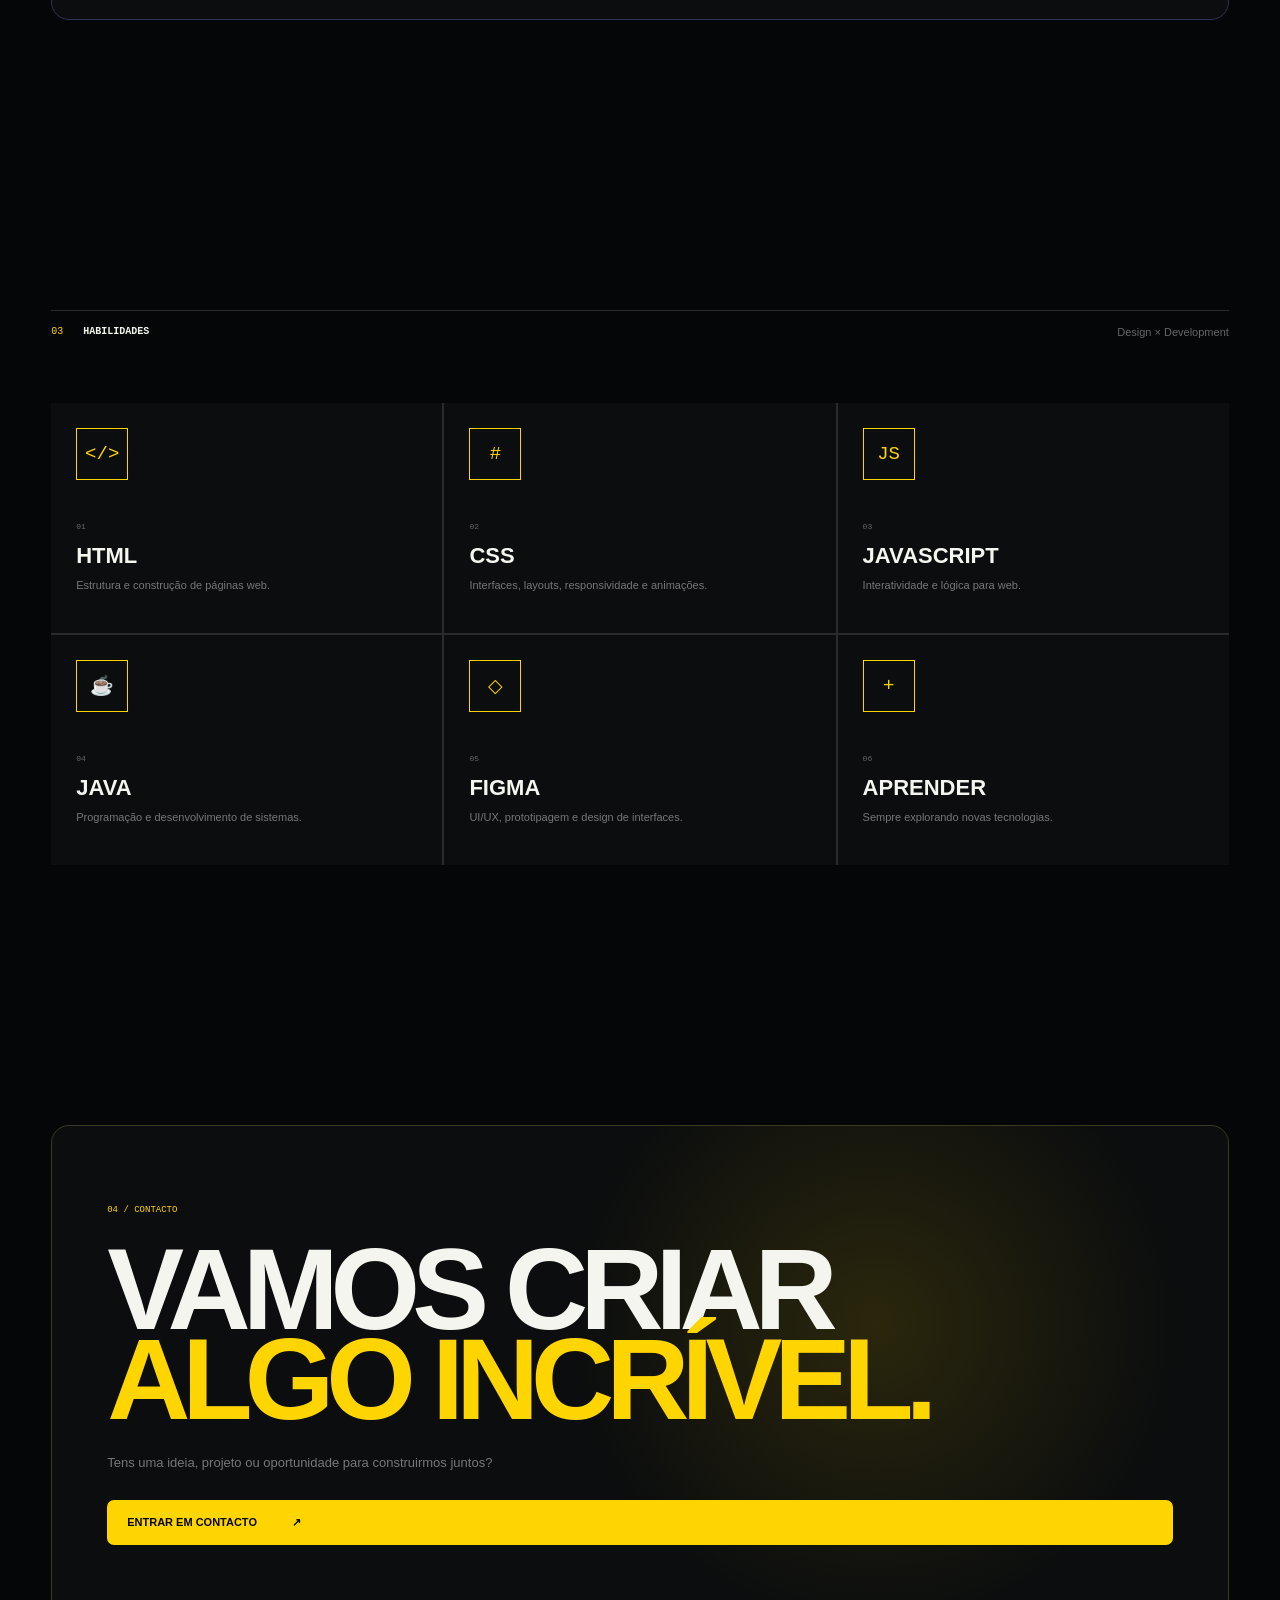
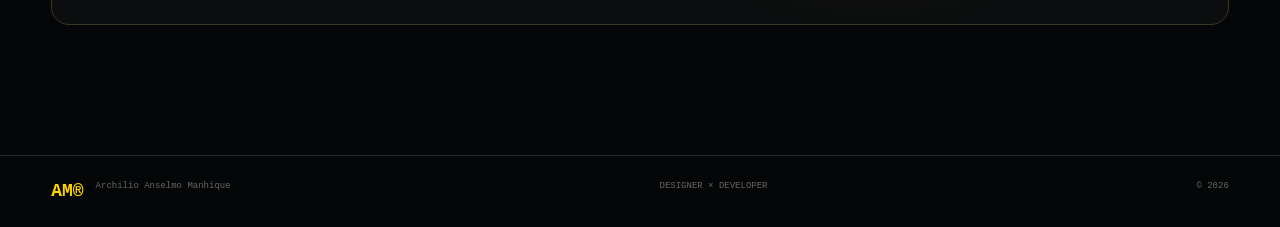
==== commit 7799eb00: "Update index.html" ====
--- a/index.html
+++ b/index.html
@@ -212,7 +212,7 @@
 
 
                 <img
-                    src="imagem/perfil.jpeg"
+                    src="meu_portifolio/imagem/perfil.jpeg"
                     alt="Archilio Anselmo Manhique"
                     class="profile-photo"
                 >
